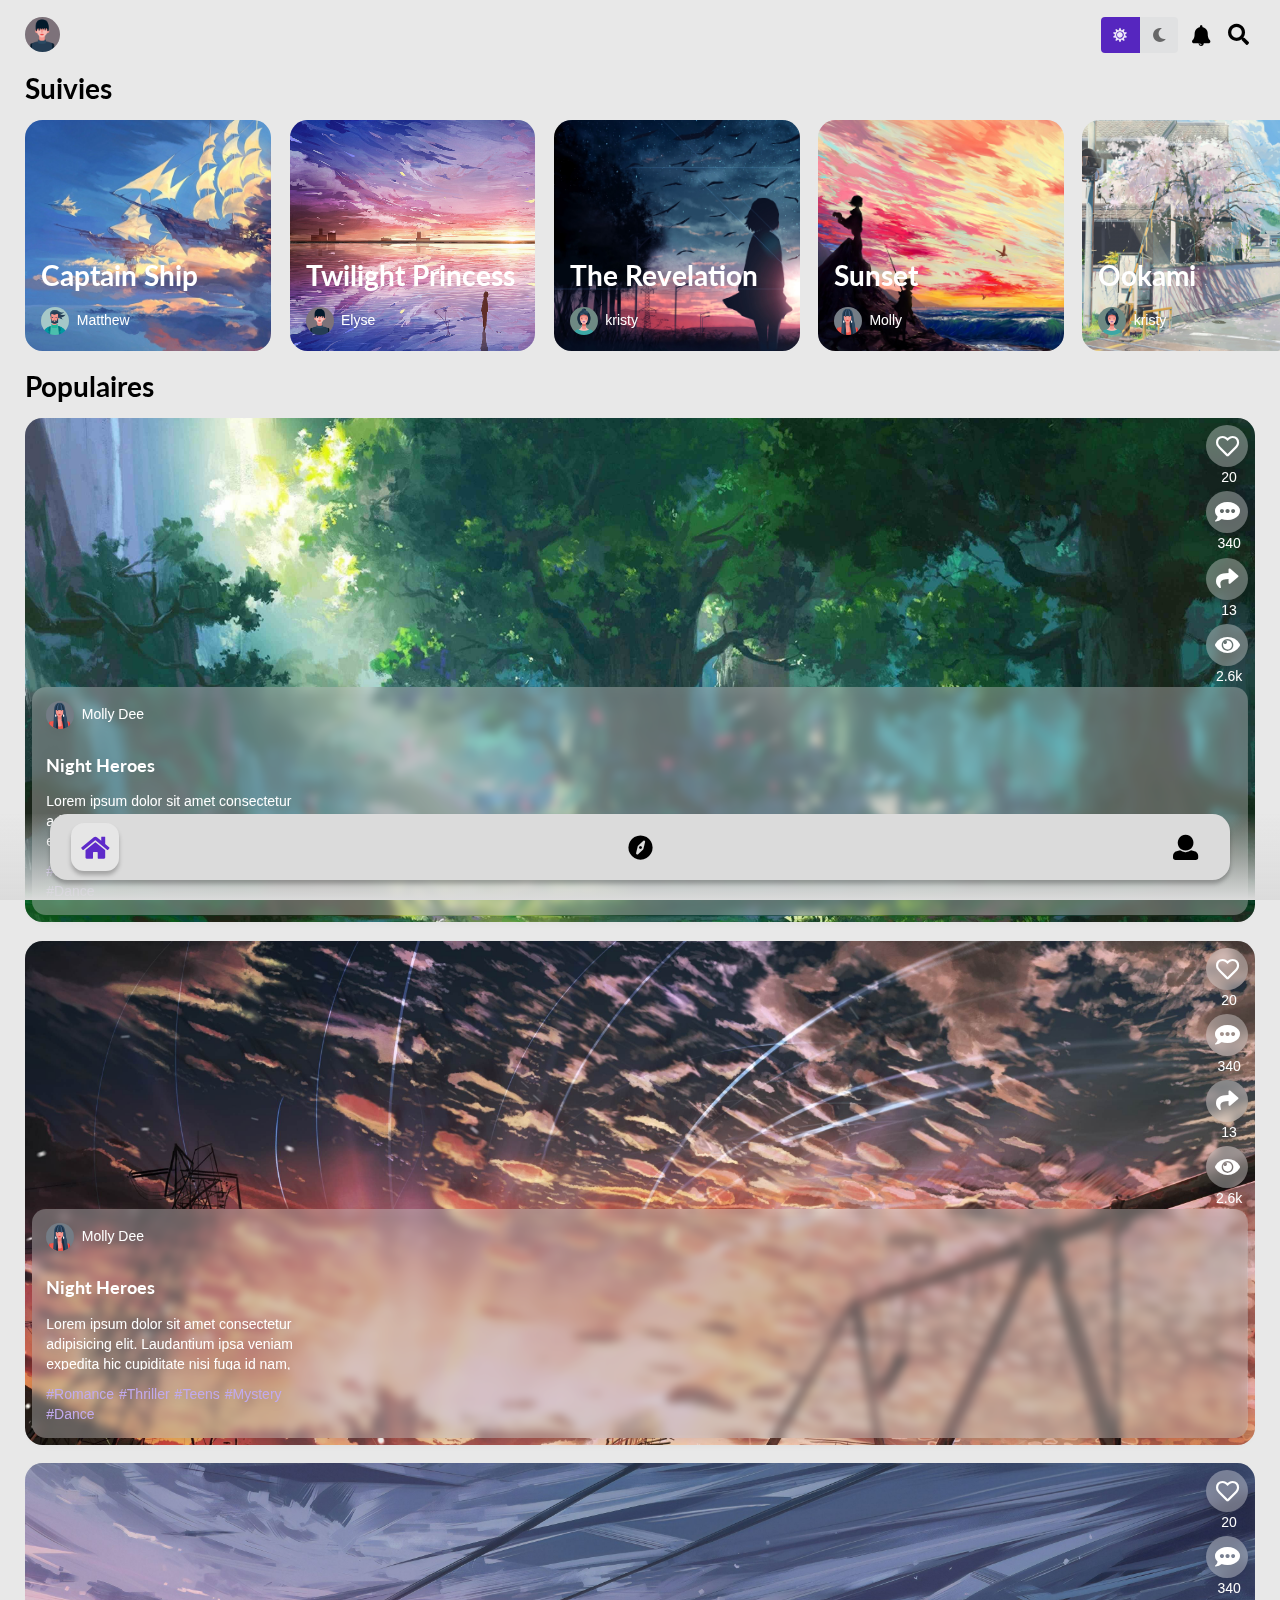
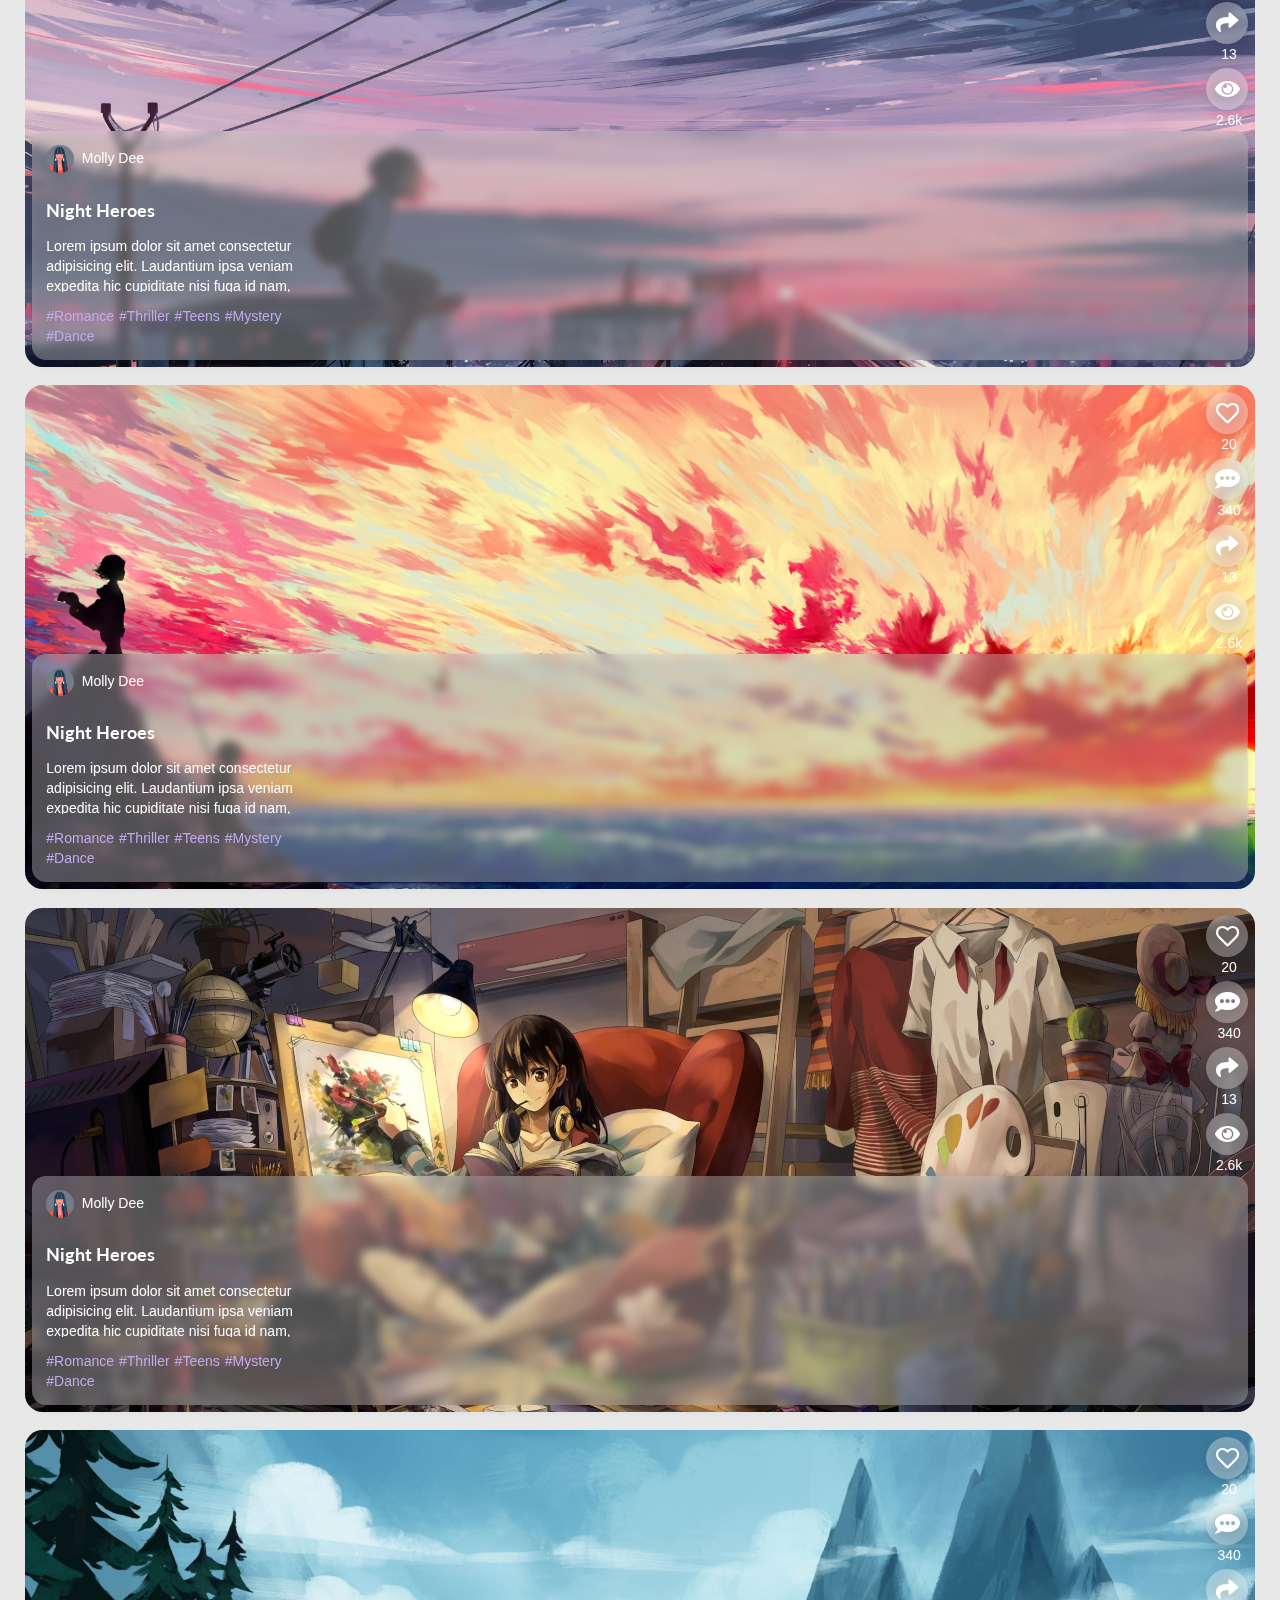
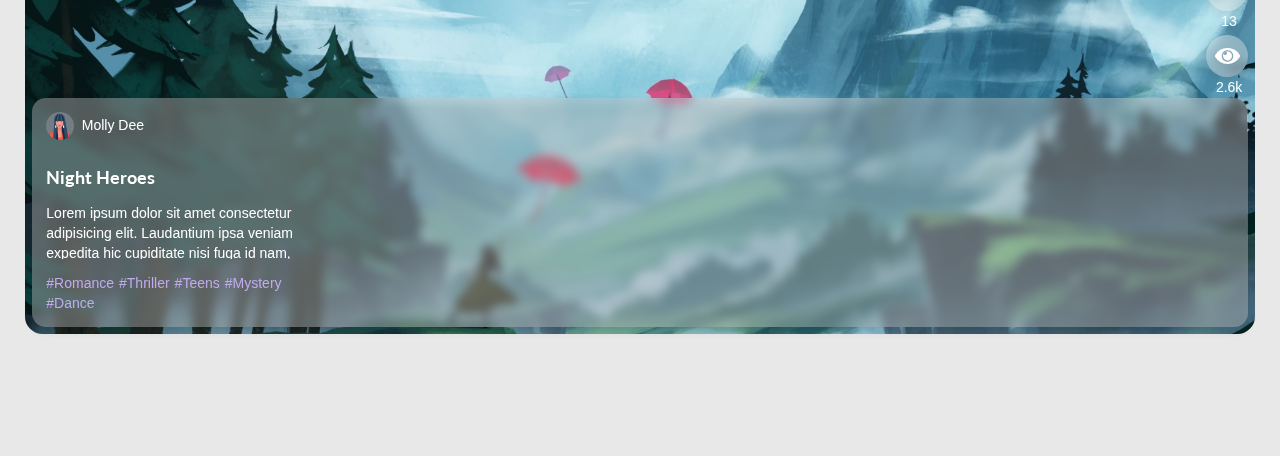
==== v1.0/index.html @ 6ad9dd52 "first commit" ====
<!DOCTYPE html>
<html lang="en">
<head>
    <meta charset="UTF-8">
    <meta name="viewport" content="width=device-width, height=device-height, initial-scale=1.0, minimum-scale=1, maximum-scale=1">
    <title>Book Reader</title>

    <!-- Local Styles CSS -->
    <link rel="stylesheet" href="css/main.css">
    <link rel="stylesheet" href="css/theme.css">
    <link rel="stylesheet" href="css/home.css">
    <link rel="stylesheet" href="css/explore.css">
    <link rel="stylesheet" href="css/profile.css">

    <!-- Semantic UI -->
    <script src="res/semantic-ui/jquery@3.4.1.js"></script>
    <script src="res/semantic-ui/semantic.min.js"></script>
    <link rel="stylesheet" href="res/semantic-ui/semantic.min.css">

    <!-- Add to homescreen for Chrome on Android -->
    <meta name="mobile-web-app-capable" content="yes">
    <!-- <link rel="icon" sizes="192x192" href="assets/OC-favicon-zoom.png"> -->

    <!-- Add to homescreen for Safari on iOS -->
    <meta name="apple-mobile-web-app-capable" content="yes">
    <meta name="apple-mobile-web-app-status-bar-style" content="black">
    <meta name="apple-mobile-web-app-title" content="Book Reader">
    <!-- <link rel="apple-touch-icon-precomposed" href="assets/OC-favicon-zoom.png"> -->

    <!-- Tile icon for Win8 (144x144 + tile color) -->
    <!-- <meta name="msapplication-TileImage" content="assets/OC-icon-transparent-notext-zoom.png"> -->
    <meta name="msapplication-TileColor" content="#000000">
    <!-- <link rel="shortcut icon" href="assets/OC-icon-transparent-notext-zoom.png"> -->
</head>

<body class="">
    <main id="app">
        <header id="topbar">
            <div class="current-user">
                <img class="ui avatar image mini" src="assets/avatar/large/elyse.png" />
            </div>

            <div class="tools">
                <div class="tool-theme">
                    <div class="ui icon buttons">
                        <button class="ui violet button active" id="toggle-lightmode">
                          <i class="sun icon"></i>
                        </button>
                        <button class="ui button" id="toggle-darkmode">
                          <i class="moon icon"></i>
                        </button>
                    </div>
                </div>

                <div class="tool-notif">
                    <i class="bell icon large"></i>
                </div>

                <div class="tool-search">
                    <input type="text" placeholder="Rechercher...">
                    <i class="search icon large" id="toggle-search-bar" style="cursor: pointer;"></i>
                </div>
            </div>
        </header>

        <div class="page" id="home_page" hidden>
            <section class="follow">
                <h1 class="follow-title">Suivies</h1>
                <div class="book-list">
                    <div class="book">
                        <div class="info">
                            <h1 class="book-title">Captain Ship</h1>
                            <div class="user">
                                <img class="ui avatar image" src="assets/avatar/large/matthew.png" alt="">
                                <span>Matthew</span>
                            </div>
                        </div>
                    </div>
                    <div class="book">
                        <div class="info">
                            <h1 class="book-title">Twilight Princess</h1>
                            <div class="user">
                                <img class="ui avatar image" src="assets/avatar/large/elyse.png" alt="">
                                <span>Elyse</span>
                            </div>
                        </div>
                    </div>
                    <div class="book">
                        <div class="info">
                            <h1 class="book-title">The Revelation</h1>
                            <div class="user">
                                <img class="ui avatar image" src="assets/avatar/large/kristy.png" alt="">
                                <span>kristy</span>
                            </div>
                        </div>
                    </div>
                    <div class="book">
                        <div class="info">
                            <h1 class="book-title">Sunset</h1>
                            <div class="user">
                                <img class="ui avatar image" src="assets/avatar/large/molly.png" alt="">
                                <span>Molly</span>
                            </div>
                        </div>
                    </div>
                    <div class="book">
                        <div class="info">
                            <h1 class="book-title">Ookami</h1>
                            <div class="user">
                                <img class="ui avatar image" src="assets/avatar/large/kristy.png" alt="">
                                <span>kristy</span>
                            </div>
                        </div>
                    </div>
                    <div class="book">
                        <div class="info">
                            <h1 class="book-title">The Cameras</h1>
                            <div class="user">
                                <img class="ui avatar image" src="assets/avatar/large/matthew.png" alt="">
                                <span>Matthew</span>
                            </div>
                        </div>
                    </div>
                </div>
            </section>

            <section class="popular">
                <h1 class="popular-title">Populaires</h1>
                <div class="book-list">
                    <div class="book">
                        <aside class="book-infos">
                            <div class="book-author">
                                <img class="ui avatar image" src="assets/avatar/large/molly.png" alt="">
                                <span class="name">Molly Dee</span>
                            </div>
                            <h3 class="book-title">Night Heroes</h3>
                            <p class="book-about">Lorem ipsum dolor sit amet consectetur adipisicing elit. Laudantium ipsa veniam expedita hic cupiditate nisi fuga id nam, ratione, recusandae quidem consequatur perferendis? Saepe tempora exercitationem reprehenderit cupiditate ea voluptas.</p>
                            <ul class="book-tags">
                                <li class="tag">#Romance</li>
                                <li class="tag">#Thriller</li>
                                <li class="tag">#Teens</li>
                                <li class="tag">#Mystery</li>
                                <li class="tag">#Dance</li>
                            </ul>
                        </aside>

                        <aside class="book-activity">
                            <span class="like">
                                <i class="heart outline icon"></i>
                                <label>20</label>
                            </span>
                            <span class="comment">
                                <i class="comment alternate icon"></i>
                                <label>340</label>
                            </span>
                            <span class="share">
                                <i class="share icon"></i>
                                <label>13</label>
                            </span>
                            <span class="read">
                                <i class="eye icon"></i>
                                <label>2.6k</label>
                            </span>
                        </aside>
                    </div>
                    <div class="book">
                        <aside class="book-infos">
                            <div class="book-author">
                                <img class="ui avatar image" src="assets/avatar/large/molly.png" alt="">
                                <span class="name">Molly Dee</span>
                            </div>
                            <h3 class="book-title">Night Heroes</h3>
                            <p class="book-about">Lorem ipsum dolor sit amet consectetur adipisicing elit. Laudantium ipsa veniam expedita hic cupiditate nisi fuga id nam, ratione, recusandae quidem consequatur perferendis? Saepe tempora exercitationem reprehenderit cupiditate ea voluptas.</p>
                            <ul class="book-tags">
                                <li class="tag">#Romance</li>
                                <li class="tag">#Thriller</li>
                                <li class="tag">#Teens</li>
                                <li class="tag">#Mystery</li>
                                <li class="tag">#Dance</li>
                            </ul>
                        </aside>

                        <aside class="book-activity">
                            <span class="like">
                                <i class="heart outline icon"></i>
                                <label>20</label>
                            </span>
                            <span class="comment">
                                <i class="comment alternate icon"></i>
                                <label>340</label>
                            </span>
                            <span class="share">
                                <i class="share icon"></i>
                                <label>13</label>
                            </span>
                            <span class="read">
                                <i class="eye icon"></i>
                                <label>2.6k</label>
                            </span>
                        </aside>
                    </div>
                    <div class="book">
                        <aside class="book-infos">
                            <div class="book-author">
                                <img class="ui avatar image" src="assets/avatar/large/molly.png" alt="">
                                <span class="name">Molly Dee</span>
                            </div>
                            <h3 class="book-title">Night Heroes</h3>
                            <p class="book-about">Lorem ipsum dolor sit amet consectetur adipisicing elit. Laudantium ipsa veniam expedita hic cupiditate nisi fuga id nam, ratione, recusandae quidem consequatur perferendis? Saepe tempora exercitationem reprehenderit cupiditate ea voluptas.</p>
                            <ul class="book-tags">
                                <li class="tag">#Romance</li>
                                <li class="tag">#Thriller</li>
                                <li class="tag">#Teens</li>
                                <li class="tag">#Mystery</li>
                                <li class="tag">#Dance</li>
                            </ul>
                        </aside>

                        <aside class="book-activity">
                            <span class="like">
                                <i class="heart outline icon"></i>
                                <label>20</label>
                            </span>
                            <span class="comment">
                                <i class="comment alternate icon"></i>
                                <label>340</label>
                            </span>
                            <span class="share">
                                <i class="share icon"></i>
                                <label>13</label>
                            </span>
                            <span class="read">
                                <i class="eye icon"></i>
                                <label>2.6k</label>
                            </span>
                        </aside>
                    </div>
                    <div class="book">
                        <aside class="book-infos">
                            <div class="book-author">
                                <img class="ui avatar image" src="assets/avatar/large/molly.png" alt="">
                                <span class="name">Molly Dee</span>
                            </div>
                            <h3 class="book-title">Night Heroes</h3>
                            <p class="book-about">Lorem ipsum dolor sit amet consectetur adipisicing elit. Laudantium ipsa veniam expedita hic cupiditate nisi fuga id nam, ratione, recusandae quidem consequatur perferendis? Saepe tempora exercitationem reprehenderit cupiditate ea voluptas.</p>
                            <ul class="book-tags">
                                <li class="tag">#Romance</li>
                                <li class="tag">#Thriller</li>
                                <li class="tag">#Teens</li>
                                <li class="tag">#Mystery</li>
                                <li class="tag">#Dance</li>
                            </ul>
                        </aside>

                        <aside class="book-activity">
                            <span class="like">
                                <i class="heart outline icon"></i>
                                <label>20</label>
                            </span>
                            <span class="comment">
                                <i class="comment alternate icon"></i>
                                <label>340</label>
                            </span>
                            <span class="share">
                                <i class="share icon"></i>
                                <label>13</label>
                            </span>
                            <span class="read">
                                <i class="eye icon"></i>
                                <label>2.6k</label>
                            </span>
                        </aside>
                    </div>
                    <div class="book">
                        <aside class="book-infos">
                            <div class="book-author">
                                <img class="ui avatar image" src="assets/avatar/large/molly.png" alt="">
                                <span class="name">Molly Dee</span>
                            </div>
                            <h3 class="book-title">Night Heroes</h3>
                            <p class="book-about">Lorem ipsum dolor sit amet consectetur adipisicing elit. Laudantium ipsa veniam expedita hic cupiditate nisi fuga id nam, ratione, recusandae quidem consequatur perferendis? Saepe tempora exercitationem reprehenderit cupiditate ea voluptas.</p>
                            <ul class="book-tags">
                                <li class="tag">#Romance</li>
                                <li class="tag">#Thriller</li>
                                <li class="tag">#Teens</li>
                                <li class="tag">#Mystery</li>
                                <li class="tag">#Dance</li>
                            </ul>
                        </aside>

                        <aside class="book-activity">
                            <span class="like">
                                <i class="heart outline icon"></i>
                                <label>20</label>
                            </span>
                            <span class="comment">
                                <i class="comment alternate icon"></i>
                                <label>340</label>
                            </span>
                            <span class="share">
                                <i class="share icon"></i>
                                <label>13</label>
                            </span>
                            <span class="read">
                                <i class="eye icon"></i>
                                <label>2.6k</label>
                            </span>
                        </aside>
                    </div>
                    <div class="book">
                        <aside class="book-infos">
                            <div class="book-author">
                                <img class="ui avatar image" src="assets/avatar/large/molly.png" alt="">
                                <span class="name">Molly Dee</span>
                            </div>
                            <h3 class="book-title">Night Heroes</h3>
                            <p class="book-about">Lorem ipsum dolor sit amet consectetur adipisicing elit. Laudantium ipsa veniam expedita hic cupiditate nisi fuga id nam, ratione, recusandae quidem consequatur perferendis? Saepe tempora exercitationem reprehenderit cupiditate ea voluptas.</p>
                            <ul class="book-tags">
                                <li class="tag">#Romance</li>
                                <li class="tag">#Thriller</li>
                                <li class="tag">#Teens</li>
                                <li class="tag">#Mystery</li>
                                <li class="tag">#Dance</li>
                            </ul>
                        </aside>

                        <aside class="book-activity">
                            <span class="like">
                                <i class="heart outline icon"></i>
                                <label>20</label>
                            </span>
                            <span class="comment">
                                <i class="comment alternate icon"></i>
                                <label>340</label>
                            </span>
                            <span class="share">
                                <i class="share icon"></i>
                                <label>13</label>
                            </span>
                            <span class="read">
                                <i class="eye icon"></i>
                                <label>2.6k</label>
                            </span>
                        </aside>
                    </div>
                </div>
            </section>
        </div>

        <div class="page" id="explore_page" hidden>
            <h1 class="explore-title">Explorer</h1>
            <div class="buttons">
                <button class="ui violet button categorie">Catégories</button>
                <div class="filter"><i class="sliders horizontal icon"></i></div>
            </div>

            <div class="book-list">
                <div class="book">
                    <div class="book-cover"></div>
                    <h3 class="book-title">Singer Of The Flowers pink</h3>
                </div>
                <div class="book">
                    <div class="book-cover"></div>
                    <h3 class="book-title">Beautiful Sky</h3>
                </div>
                <div class="book">
                    <div class="book-cover"></div>
                    <h3 class="book-title">Girls</h3>
                </div>
                <div class="book">
                    <div class="book-cover"></div>
                    <h3 class="book-title">Montains</h3>
                </div>
                <div class="book">
                    <div class="book-cover"></div>
                    <h3 class="book-title">Blue Tree</h3>
                </div>
                <div class="book">
                    <div class="book-cover"></div>
                    <h3 class="book-title">Drown</h3>
                </div>
                <div class="book">
                    <div class="book-cover"></div>
                    <h3 class="book-title">Cityline</h3>
                </div>
                <div class="book">
                    <div class="book-cover"></div>
                    <h3 class="book-title">Herbivor</h3>
                </div>
                <div class="book">
                    <div class="book-cover"></div>
                    <h3 class="book-title">Flower's Charms</h3>
                </div>
                <div class="book">
                    <div class="book-cover"></div>
                    <h3 class="book-title">Girls vol.2</h3>
                </div>
                <div class="book">
                    <div class="book-cover"></div>
                    <h3 class="book-title">Me, You and The Sea</h3>
                </div>
                <div class="book">
                    <div class="book-cover"></div>
                    <h3 class="book-title">B. Hope</h3>
                </div>
            </div>
        </div>

        <div class="page" id="profile_page" hidden>
            <div class="profile-photo">
                <div class="functions">
                    <button class="ui circular basic button icon"><i class="edit icon"></i></button>
                    <button class="ui circular basic button icon"><i class="logout icon"></i></button>
                </div>
                <div class="profile-activity">
                    <div class="followers">
                        <span class="value">23</span>
                        <label>Abonnés</label>
                    </div>
                    <div class="following">
                        <span class="value">456</span>
                        <label>Abonnements</label>
                    </div>
                    <div class="books-number">
                        <span class="value">6</span>
                        <label>livre(s)</label>
                    </div>
                </div>
            </div>
            
            <div class="profile-others">
                <div class="identification">
                    <div class="text">
                        <span class="name">Eli Monade</span>
                        <span class="mail">elimonade@gmail.com</span>
                    </div>
                    <div class="ui vertical animated basic circular button" tabindex="0">
                        <div class="hidden content">Suivi</div>
                        <div class="visible content">Suivre</div>
                    </div>
                </div>

                <div class="about">
                    <label>A propos</label>
                    <p>Lorem ipsum dolor sit amet consectetur adipisicing elit. Sunt earum esse, eius ex similique odit impedit blanditiis atque, alias enim dolores iure veritatis ducimus magni at deserunt saepe ad est.</p>
                </div>

                <div class="my-books">
                    <label>Mes Oeuvres (6)</label>
                    <div class="list">
                        <div class="book">
                            <div class="book-cover"></div>
                            <h3 class="book-title">Singer Of The Flowers pink</h3>
                        </div>
                        <div class="book">
                            <div class="book-cover"></div>
                            <h3 class="book-title">Beautiful Sky</h3>
                        </div>
                        <div class="book">
                            <div class="book-cover"></div>
                            <h3 class="book-title">Beautiful Sky</h3>
                        </div>
                        <div class="book">
                            <div class="book-cover"></div>
                            <h3 class="book-title">Girls</h3>
                        </div>
                        <div class="book">
                            <div class="book-cover"></div>
                            <h3 class="book-title">Montains</h3>
                        </div>
                        <div class="book">
                            <div class="book-cover"></div>
                            <h3 class="book-title">Blue Tree</h3>
                        </div>

                        <div class="add">
                            <i class="plus icon"></i>
                        </div>
                    </div>
                </div>
            </div>
        </div>

        <!-- <div class="page" id="message_page" hidden>messages</div> -->
    </main>

    <nav id="nav">
        <ul class="menu">
            <li class="nav-menu-item" id="home"><i class="icon home"></i></li>
            <li class="nav-menu-item" id="explore"><i class="icon compass"></i></li>
            <!-- <li class="nav-menu-item" id="message"><i class="icon comments"></i></li> -->
            <li class="nav-menu-item" id="profile"><i class="icon user"></i></li>
        </ul>
    </nav>

    <script src="src/main.js"></script>
</body>
</html>
---- v1.0/css/main.css ----
* {
    margin: 0;
    padding: 0;
    
    font-family: 'Inter', sans-serif;
}

#nav {
    position: fixed;
    bottom: 0;
    width: 100vw;
    padding: 0 1.81rem 1.44rem 1.81rem;
    
    z-index: 9999;
    display: flex;
    align-items: center;
    justify-content: center;
    
    /* border: 1px dashed; */
    background-image: linear-gradient(to bottom, var(--gradient-secondColor), var(--gradient-firstColor));
}
.menu {
    display: flex;
    align-items: center;
    justify-content: space-between;

    width: 96%;
    height: 4.6875rem;
    flex-shrink: 0;
    padding: 1.5rem;

    /* styles */
    border-radius: 1.25rem;
    background: var(--navbarBackground);
    box-shadow: 0px 4px 4px 0px rgba(0, 0, 0, 0.25);
    list-style: none;
}
.menu .nav-menu-item {
    text-align: center;
    display: flex;
    align-items: center;
    justify-content: center;
    height: 3.4rem;
    width: 3.4rem;

    /* border: 1px dashed; */
    font-size: 1.8rem;
    cursor: pointer;
}
.menu .nav-menu-item.active {
    color: var(--highlight);
    border-radius: 0.9375rem;
    background: var(--navbarActiveItem);
    box-shadow: 0px 4px 4px 0px rgba(0, 0, 0, 0.25);
}
.menu .nav-menu-item i {
    position: relative;
    top: 4px;
    left: 2px;
}
.menu .nav-menu-item:nth-child(1) {
    padding-left: 0;
}



/* TOPBAR */
#topbar {
    position: sticky;
    top: 0;
    display: flex;
    justify-content: space-between;
    padding: 0 1.81rem 1.2rem 1.81rem;
    padding-top: 1.2rem;
    padding-bottom: 1.2rem;
    z-index: 9999;

    background: var(--background);
}
#topbar .tools {
    display: flex;
    align-items: center;
    justify-content: space-between;
}
#topbar .tools .tool-notif {
    margin: 0 10px 0 10px;
}
#topbar .tools .tool-search {
    display: flex;
    border-radius: 0.5rem;
}
#topbar .tools .tool-search input {
    transition: width 0.3s;
    border: none;
    outline: none;
    background: transparent;
    color: var(--foreground);
}
---- v1.0/css/theme.css ----
:root {
    --foreground: #000000;
    --background: hsl(0, 0%, 91%);
    --secondaryColor: #FFFFFF;
    --navbarBackground: hsl(0, 0%, 86%);
    --navbarActiveItem: hsl(0, 0%, 90%);
    --highlight: #5E2ACA;
    --highlight-deamed: hsl(260, 66%, 80%);
    --gradient-firstColor: hsl(0, 0%, 86%);
    --gradient-secondColor: hsla(0, 0%, 91%, 0.02);
    --profile-othersInfoColor: hsl(0, 0%, 10%);
    --profile-othersInfoColor: hsl(0, 0%, 90%);
}

::-webkit-scrollbar {
    display: none;
}

body.dark {
    --foreground: #ffffff;
    --background: hsl(0, 0%, 9%);
    --secondaryColor: #FFFFFF;
    --navbarBackground: hsl(0, 0%, 14%);
    --navbarActiveItem: hsl(0, 0%, 10%);
    --highlight: #5E2ACA;
    --highlight-deamed: hsl(260, 66%, 80%);
    --gradient-firstColor: hsl(0, 0%, 14%);
    --gradient-secondColor: hsla(0, 0%, 9%, 0.02);
    --profile-othersInfoColor: hsl(0, 0%, 90%);
    --profile-othersInfoColor: hsl(0, 0%, 10%);
}

body {
    background: var(--background) !important;
    color: var(--foreground) !important;
}
---- v1.0/css/home.css ----
#home_page .follow .follow-title {
    padding-left: 1.81rem;
}

#home_page .follow .book-list {
    display: flex;
    overflow-y: hidden;
    overflow-x: auto;
    padding: 0 0 1.2rem 1.81rem;
}

#home_page .follow .book-list .book {
    /* layout */
    width: 17.5625rem;
    height: 16.5625rem;
    flex-shrink: 0;

    display: flex;
    align-items: flex-end;
    padding: 1.15rem;
    margin-right: 1.31rem;

    border-radius: 1.25rem;
    background: url(../assets/cover/IMG_0005.JPG), lightgray 50% / cover no-repeat;
    background-size: cover;
    color: var(--secondaryColor);
}

/* TEMPoraire */
#home_page .follow .book-list .book:nth-child(2) {
    background: url(../assets/cover/IMG_0009.JPG), lightgray 50% / cover no-repeat;
    background-size: cover;
}
#home_page .follow .book-list .book:nth-child(3) {
    background: url(../assets/cover/IMG_0002.JPG), lightgray 50% / cover no-repeat;
    background-size: cover;
}
#home_page .follow .book-list .book:nth-child(4) {
    background: url(../assets/cover/IMG_0012.JPG), lightgray 50% / cover no-repeat;
    background-size: cover;
}
#home_page .follow .book-list .book:nth-child(5) {
    background: url(../assets/cover/IMG_0010.JPG), lightgray 50% / cover no-repeat;
    background-size: cover;
}
#home_page .follow .book-list .book:nth-child(6) {
    background: url(../assets/cover/IMG_0007.JPG), lightgray 50% / cover no-repeat;
    background-size: cover;
}

/* TEMPoraire */
#home_page .popular .book-list .book:nth-child(1) {
    background: url(../assets/cover/IMG_0018.JPG), lightgray 50% / cover no-repeat;
    background-size: cover;
}
#home_page .popular .book-list .book:nth-child(2) {
    background: url(../assets/cover/IMG_0011.JPG), lightgray 50% / cover no-repeat;
    background-size: cover;
}
#home_page .popular .book-list .book:nth-child(3) {
    background: url(../assets/cover/IMG_0003.JPG), lightgray 50% / cover no-repeat;
    background-size: cover;
}
#home_page .popular .book-list .book:nth-child(4) {
    background: url(../assets/cover/IMG_0012.JPG), lightgray 50% / cover no-repeat;
    background-size: cover;
}
#home_page .popular .book-list .book:nth-child(5) {
    background: url(../assets/cover/IMG_0024.JPG), lightgray 50% / cover no-repeat;
    background-size: cover;
}
#home_page .popular .book-list .book:nth-child(6) {
    background: url(../assets/cover/IMG_0006.JPG), lightgray 50% / cover no-repeat;
    background-size: cover;
}


#home_page .popular .popular-title {
    padding-left: 1.81rem;
}

#home_page .popular .book-list {
    display: flex;
    flex-direction: column;
    overflow-y: hidden;
    overflow-x: auto;
    padding: 0 1.81rem 7.44rem 1.81rem;
}

#home_page .popular .book-list .book {
    /* layout */
    width: 100%;
    height: 504px;
    flex-shrink: 0;

    display: flex;
    align-items: flex-end;
    padding: 0.5rem;
    margin-bottom: 1.31rem;

    /* style */
    border-radius: 1.25rem;
    color: var(--secondaryColor);
}

#home_page .popular .book-list .book .book-infos {
    padding: 1rem;
    width: 100%;
    
    border-radius: 1rem;
    background: rgba(197, 197, 197, 0.40);
    backdrop-filter: blur(5px);
    -webkit-backdrop-filter: blur(5px);
    filter: drop-shadow(0px 4px 4px rgba(0, 0, 0, 0.25));
}

#home_page .popular .book-list .book .book-tags {
    display: flex;
    flex-wrap: wrap;
    list-style: none;
    width: 20rem;
}
#home_page .popular .book-list .book .book-tags .tag {
    margin-right: 5px;
    color: var(--highlight-deamed);
}

#home_page .popular .book-list .book .book-about {
    overflow: hidden;
    height: 4rem;
    width: 20rem;
}

#home_page .popular .book-list .book .book-activity {
    opacity: 1;
    position: absolute;
    right: 2.01rem;
    
    display: flex;
    flex-direction: column;
    align-self: flex-start;
}
#home_page .popular .book-list .book .book-activity span {
    display: flex;
    flex-direction: column;
    align-items: center;
    justify-content: flex-end;
    margin-bottom: 0.3rem;
}
#home_page .popular .book-list .book .book-activity span i {
    display: flex;
    align-items: center;
    justify-content: center;
    font-size: 1.6rem;
    padding: 1.5rem;

    border-radius: 50%;
    background: #FFFFFF55;
    backdrop-filter: blur(5px);
    -webkit-backdrop-filter: blur(5px);
    filter: drop-shadow(0px 4px 4px rgba(0, 0, 0, 0.25));
}
---- v1.0/css/explore.css ----
#app #explore_page {
    padding: 1.81rem;
    padding-top: 0;
}

#app #explore_page .buttons {
    display: flex;
    justify-content: space-between;
    align-items: center;
    margin-bottom: 2.12rem;
}
#app #explore_page .buttons .categorie {
    border-radius: 0.43rem;
    box-shadow: 0px 4px 4px 0px rgba(0, 0, 0, 0.25);
}
#app #explore_page .buttons .filter {
    font-size: 1.8rem;
}

#app #explore_page .book-list {
    display: grid;
    grid-template-columns: repeat(3, 100px);
    justify-content: center;
    gap: 0.94rem;
    padding-bottom: 6rem;
}

#app #explore_page .book-list .book {
    display: flex;
    flex-direction: column;
    align-items: center;
    width: 100px;
    height: 202px;

    /* border: 1px dashed; */
}
#app #explore_page .book-list .book .book-cover {
    width: 100%;
    height: 140px;
    flex-shrink: 0;

    border-radius: 0.625rem;
}

#app #explore_page .book-list .book:nth-child(1) .book-cover {
    background: url(../assets/cover/IMG_0016.JPG) no-repeat;
    background-size: cover;
    background-position: 0%;
}
#app #explore_page .book-list .book:nth-child(2) .book-cover {
    background: url(../assets/cover/IMG_0020.JPG) no-repeat;
    background-size: cover;
    background-position: 0%;
}
#app #explore_page .book-list .book:nth-child(3) .book-cover {
    background: url(../assets/cover/IMG_0002.JPG) no-repeat;
    background-size: cover;
    background-position: 0%;
}
#app #explore_page .book-list .book:nth-child(4) .book-cover {
    background: url(../assets/cover/IMG_0008.JPG) no-repeat;
    background-size: cover;
    background-position: 0%;
}
#app #explore_page .book-list .book:nth-child(5) .book-cover {
    background: url(../assets/cover/IMG_0022.JPG) no-repeat;
    background-size: cover;
    background-position: 0%;
}
#app #explore_page .book-list .book:nth-child(6) .book-cover {
    background: url(../assets/cover/IMG_0019.JPG) no-repeat;
    background-size: cover;
    background-position: 0%;
}
#app #explore_page .book-list .book:nth-child(7) .book-cover {
    background: url(../assets/cover/IMG_0017.JPG) no-repeat;
    background-size: cover;
    background-position: 0%;
}
#app #explore_page .book-list .book:nth-child(8) .book-cover {
    background: url(../assets/cover/IMG_0006.JPG) no-repeat;
    background-size: cover;
    background-position: 0%;
}
#app #explore_page .book-list .book:nth-child(9) .book-cover {
    background: url(../assets/cover/IMG_0029.JPG) no-repeat;
    background-size: cover;
    background-position: 0%;
}
#app #explore_page .book-list .book:nth-child(10) .book-cover {
    background: url(../assets/cover/IMG_0013.JPG) no-repeat;
    background-size: cover;
    background-position: 0%;
}
#app #explore_page .book-list .book:nth-child(11) .book-cover {
    background: url(../assets/cover/IMG_0009.JPG) no-repeat;
    background-size: cover;
    background-position: 0%;
}
#app #explore_page .book-list .book:nth-child(12) .book-cover {
    background: url(../assets/cover/IMG_0014.JPG) no-repeat;
    background-size: cover;
    background-position: 0%;
}

#app #explore_page .book-list .book .book-title {
    height: 3.2rem;
    overflow: hidden;
    padding: 0;
    margin: 0;
    margin-top: 0.2rem;

    text-align: center;
    font-weight: 500;
}
---- v1.0/css/profile.css ----
#profile_page {
    display: flex;
    flex-direction: column;
}

#profile_page .profile-photo {
    position: fixed;
    top: 0;
    display: flex;
    flex-direction: column;
    justify-content: space-between;
    align-items: center;
    width: 100vw;
    height: 60vh;
    z-index: 1;

    border-radius: 0 0 2rem 2rem;
    background: url(../assets/avatar/large/elyse.png) no-repeat;
    background-size: cover;
    background-position: 0%;
}

#profile_page .functions .button {
    background: transparent !important;
    color: #FFFFFF !important;
    border: 1px solid #FFFFFF !important;
    margin: 1.44rem;
}

#profile_page .profile-activity {
    display: flex;
    justify-content: space-between;
    width: 100%;
    padding: 1.81rem;
    /* transform: translateY(-4.5rem); */
}

#profile_page .profile-activity div {
    display: flex;
    flex-direction: column;
    align-items: center;
}

#profile_page .profile-activity .value {
    font-size: 1.7rem;
    font-weight: 600;
    color: #FFFFFF;
}
#profile_page .profile-activity label {
    text-transform: capitalize;
    margin-top: 0.3rem;

    color: hsl(0, 0%, 60%);
}

#profile_page .profile-others {
    position: absolute;
    bottom: 0;
    width: 100vw;
    height: 40%;
    z-index: 2;
    /* padding: 1.81rem; */

    border-radius: 2rem 2rem 0 0;
    background: var(--profile-othersInfoColor);

}

#profile_page .profile-others .identification {
    display: flex;
    justify-content: space-between;
    align-items: center;
    margin-bottom: 1.2rem;
    padding: 1.81rem;
    padding-bottom: 0;
}

#profile_page .profile-others .identification .text {
    display: flex;
    flex-direction: column;
    line-height: 1.6rem;
}

#profile_page .profile-others .identification .text .name {
    font-size: 1.2rem;
    font-weight: 600;
}
#profile_page .profile-others .identification .text .mail {
    color: hsl(0, 0%, 50%);
}

#profile_page .profile-others .identification .button {
    /* display: none; */
    background-color: transparent !important;
    color: var(--foreground) !important;
    border: 1px solid var(--foreground) !important;
}

#profile_page .profile-others .about {
    padding: 1.81rem;
    padding-bottom: 0;
    padding-top: 0;
    /* margin-bottom: 1.2rem; */
}

#profile_page .profile-others .about label,
#profile_page .profile-others .my-books label {
    font-size: 1.1rem;
    font-weight: 600;
    line-height: 2rem;
}
#profile_page .profile-others .about p {
    font-size: .87rem;
    font-weight: 200;
}

#profile_page .profile-others .my-books {
    background: var(--profile-othersInfoColor);

    padding: 1.81rem;
    padding-bottom: 0;
    padding-top: 1.2rem;
    width: 100%;
}

#profile_page .profile-others .my-books .list {
    display: grid;
    grid-template-columns: repeat(3, 100px);
    justify-content: center;
    gap: 0.94rem;
    padding-bottom: 7rem;
    margin-top: .37rem;
}
#profile_page .profile-others .my-books .list .book {
    display: flex;
    flex-direction: column;
    align-items: center;
    width: 100px;
    height: 202px;

    /* border: 1px dashed; */
}
#profile_page .profile-others .my-books .list .book .book-cover, 
#profile_page .profile-others .my-books .list .add {
    width: 100%;
    height: 140px;
    flex-shrink: 0;

    border-radius: 0.625rem;
}

#profile_page .profile-others .my-books .list .book:nth-child(1) .book-cover {
    background: url(../assets/cover/IMG_0016.JPG) no-repeat;
    background-size: cover;
    background-position: 0%;
}
#profile_page .profile-others .my-books .list .book:nth-child(2) .book-cover {
    background: url(../assets/cover/IMG_0020.JPG) no-repeat;
    background-size: cover;
    background-position: 0%;
}
#profile_page .profile-others .my-books .list .book:nth-child(3) .book-cover {
    background: url(../assets/cover/IMG_0002.JPG) no-repeat;
    background-size: cover;
    background-position: 0%;
}
#profile_page .profile-others .my-books .list .book:nth-child(4) .book-cover {
    background: url(../assets/cover/IMG_0008.JPG) no-repeat;
    background-size: cover;
    background-position: 0%;
}
#profile_page .profile-others .my-books .list .book:nth-child(5) .book-cover {
    background: url(../assets/cover/IMG_0022.JPG) no-repeat;
    background-size: cover;
    background-position: 0%;
}
#profile_page .profile-others .my-books .list .book:nth-child(6) .book-cover {
    background: url(../assets/cover/IMG_0019.JPG) no-repeat;
    background-size: cover;
    background-position: 0%;
}
#profile_page .profile-others .my-books .list .book:nth-child(7) .book-cover {
    background: url(../assets/cover/IMG_0017.JPG) no-repeat;
    background-size: cover;
    background-position: 0%;
}
#profile_page .profile-others .my-books .list .book:nth-child(8) .book-cover {
    background: url(../assets/cover/IMG_0006.JPG) no-repeat;
    background-size: cover;
    background-position: 0%;
}
#profile_page .profile-others .my-books .list .book:nth-child(9) .book-cover {
    background: url(../assets/cover/IMG_0029.JPG) no-repeat;
    background-size: cover;
    background-position: 0%;
}
#profile_page .profile-others .my-books .list .book:nth-child(10) .book-cover {
    background: url(../assets/cover/IMG_0013.JPG) no-repeat;
    background-size: cover;
    background-position: 0%;
}
#profile_page .profile-others .my-books .list .book:nth-child(11) .book-cover {
    background: url(../assets/cover/IMG_0009.JPG) no-repeat;
    background-size: cover;
    background-position: 0%;
}
#profile_page .profile-others .my-books .list .book:nth-child(12) .book-cover {
    background: url(../assets/cover/IMG_0014.JPG) no-repeat;
    background-size: cover;
    background-position: 0%;
}


#profile_page .profile-others .my-books .list .book .book-title {
    height: 3.2rem;
    overflow: hidden;
    padding: 0;
    margin: 0;
    margin-top: 0.2rem;

    text-align: center;
    font-weight: 500;
}

#profile_page .profile-others .my-books .list .add {
    display: flex;
    justify-content: center;
    align-items: center;

    font-size: 4rem;
    background: var(--navbarBackground);
}

#profile_page .profile-others .my-books .list .add i {
    display: flex;
    align-items: center;
    justify-content: center;
    color: var(--foreground);
}
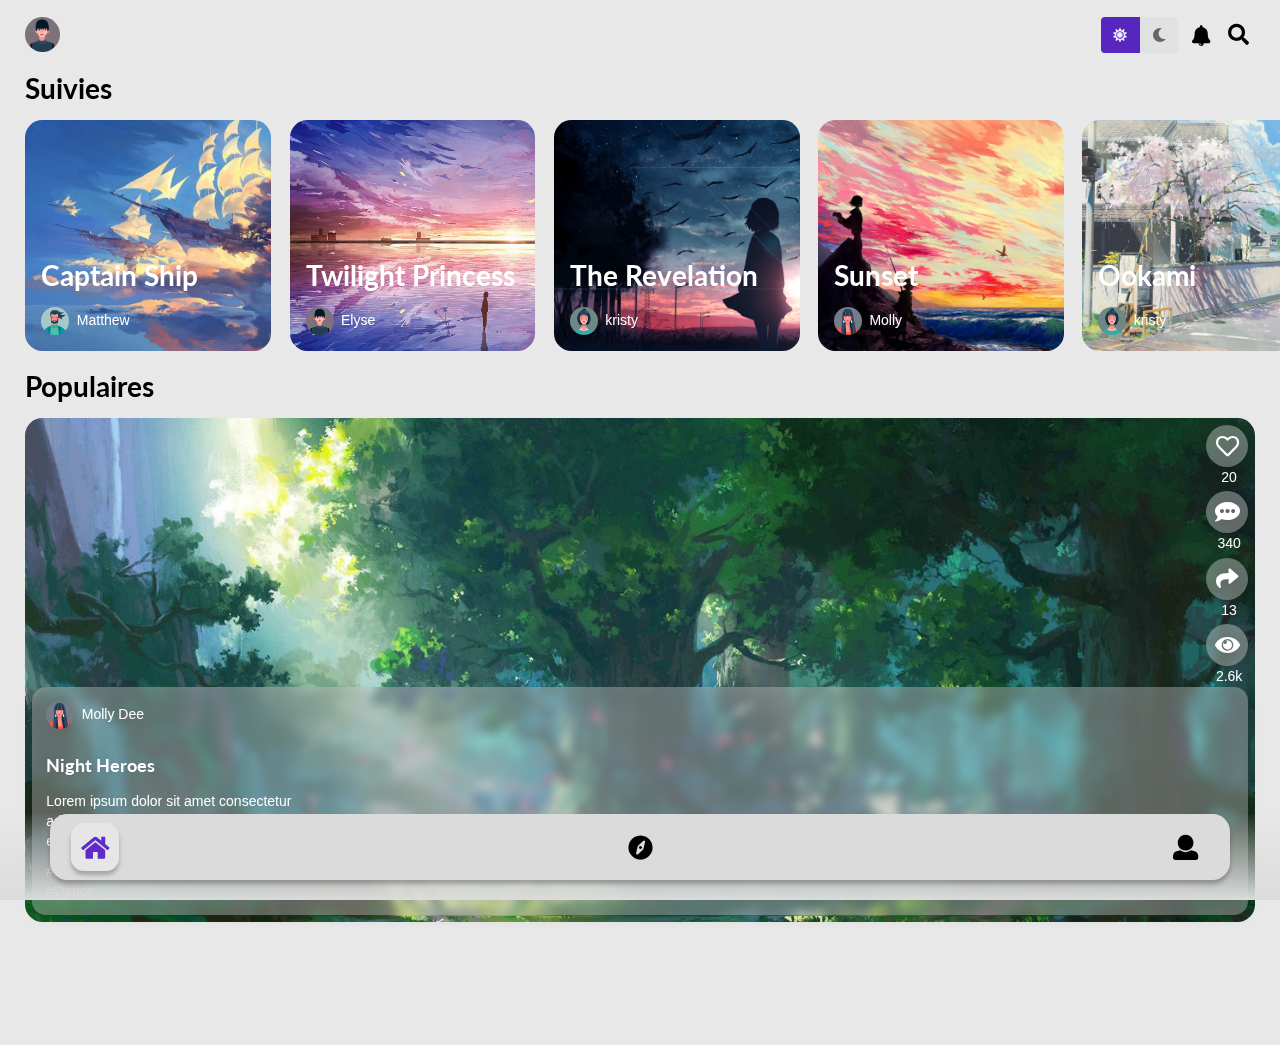
==== commit e3d1c357: "Comments" ====
--- a/v1.0/index.html
+++ b/v1.0/index.html
@@ -1,8 +1,10 @@
 <!DOCTYPE html>
 <html lang="en">
+
 <head>
     <meta charset="UTF-8">
-    <meta name="viewport" content="width=device-width, height=device-height, initial-scale=1.0, minimum-scale=1, maximum-scale=1">
+    <meta name="viewport"
+        content="width=device-width, height=device-height, initial-scale=1.0, minimum-scale=1, maximum-scale=1">
     <title>Book Reader</title>
 
     <!-- Local Styles CSS -->
@@ -34,20 +36,113 @@
 </head>
 
 <body class="">
-    <main id="app">
+    <!-- LES FENETRES MODALS -->
+    <div class="ui modal comments_modal_window" id="comments_modal_window">
+        <div class="ui minimal comments">
+            <h3 class="ui header">Commentaires <i class="close icon" id="comments_modal_window_close_button"></i></h3>
+            <div class="comment">
+                <a class="avatar">
+                    <img src="assets/avatar/large/matthew.png">
+                </a>
+                <div class="content">
+                    <a class="author">Matt</a>
+                    <div class="metadata">
+                        <span class="date">Aujourd'hui à 17h42</span>
+                    </div>
+                    <div class="text">Tellement artistique ! </div>
+                </div>
+            </div>
+            <div class="comment">
+                <a class="avatar">
+                    <img src="assets/avatar/photo/IMG_2631.JPG">
+                </a>
+                <div class="content">
+                    <a class="author">Elliot Fu</a>
+                    <div class="metadata">
+                        <span class="date">Hier à 12h30</span>
+                    </div>
+                    <div class="text">
+                        <p>C'était très utile pour ma recherche. Merci bien !</p>
+                    </div>
+                </div>
+            </div>
+            <div class="comment">
+                <a class="avatar">
+                    <img src="assets/avatar/photo/IMG_2615.JPG">
+                </a>
+                <div class="content">
+                    <a class="author">Polina</a>
+                    <div class="metadata">
+                        <span class="date">Il y a 7 jours</span>
+                    </div>
+                    <div class="text">C'est super ! Incroyable livre bravo c'est fantastique</div>
+                </div>
+            </div>
+            <div class="comment">
+                <a class="avatar">
+                    <img src="assets/avatar/photo/IMG_2636.JPG">
+                </a>
+                <div class="content">
+                    <a class="author">Eva Rosie</a>
+                    <div class="metadata">
+                        <span class="date">Il y a 5 jours</span>
+                    </div>
+                    <div class="text">joli </div>
+                </div>
+            </div>
+            <div class="comment">
+                <a class="avatar">
+                    <img src="assets/avatar/photo/IMG_2639.JPG">
+                </a>
+                <div class="content">
+                    <a class="author">Joe Henderson</a>
+                    <div class="metadata">
+                        <span class="date">Il y a 5 jours</span>
+                    </div>
+                    <div class="text">C'est super ! Merci mille fois </div>
+                </div>
+            </div>
+            <form class="ui reply form">
+                <div class="field">
+                    <textarea></textarea>
+                </div>
+                <div class="ui blue labeled submit icon button"><i class="icon edit"></i> Ajouter un commentaire </div>
+            </form>
+        </div>
+    </div>
+
+    <main class="prevent-select" id="app">
         <header id="topbar">
-            <div class="current-user">
+            <div class="ui top left pointing dropdown" id="current-user">
                 <img class="ui avatar image mini" src="assets/avatar/large/elyse.png" />
+                <div class="menu">
+                    <div class="header">Ely Monade</div>
+                    <div class="ui divider"></div>
+                    <div class="item">Voir Votre Page de Profile</div>
+                    <div class="item">Publier un Livre</div>
+                    <div class="item">Déconnexion</div>
+                    <div class="ui divider"></div>
+                    <div class="header">Vos épingles</div>
+                    <div class="ui divider"></div>
+                    <div class="ui icon search input">
+                        <i class="search icon"></i>
+                        <input type="text" placeholder="Rechercher des mots clés...">
+                    </div>
+                    <div class="scrolling menu">
+                        <div class="item"><i class="pin icon"></i> Night Shift</div>
+                        <div class="item"><i class="pin icon"></i> Princess éleanor</div>
+                    </div>
+                </div>
             </div>
 
             <div class="tools">
                 <div class="tool-theme">
                     <div class="ui icon buttons">
                         <button class="ui violet button active" id="toggle-lightmode">
-                          <i class="sun icon"></i>
+                            <i class="sun icon"></i>
                         </button>
                         <button class="ui button" id="toggle-darkmode">
-                          <i class="moon icon"></i>
+                            <i class="moon icon"></i>
                         </button>
                     </div>
                 </div>
@@ -134,7 +229,10 @@
                                 <span class="name">Molly Dee</span>
                             </div>
                             <h3 class="book-title">Night Heroes</h3>
-                            <p class="book-about">Lorem ipsum dolor sit amet consectetur adipisicing elit. Laudantium ipsa veniam expedita hic cupiditate nisi fuga id nam, ratione, recusandae quidem consequatur perferendis? Saepe tempora exercitationem reprehenderit cupiditate ea voluptas.</p>
+                            <p class="book-about">Lorem ipsum dolor sit amet consectetur adipisicing elit. Laudantium
+                                ipsa veniam expedita hic cupiditate nisi fuga id nam, ratione, recusandae quidem
+                                consequatur perferendis? Saepe tempora exercitationem reprehenderit cupiditate ea
+                                voluptas.</p>
                             <ul class="book-tags">
                                 <li class="tag">#Romance</li>
                                 <li class="tag">#Thriller</li>
@@ -149,7 +247,7 @@
                                 <i class="heart outline icon"></i>
                                 <label>20</label>
                             </span>
-                            <span class="comment">
+                            <span class="comment button">
                                 <i class="comment alternate icon"></i>
                                 <label>340</label>
                             </span>
@@ -163,186 +261,6 @@
                             </span>
                         </aside>
                     </div>
-                    <div class="book">
-                        <aside class="book-infos">
-                            <div class="book-author">
-                                <img class="ui avatar image" src="assets/avatar/large/molly.png" alt="">
-                                <span class="name">Molly Dee</span>
-                            </div>
-                            <h3 class="book-title">Night Heroes</h3>
-                            <p class="book-about">Lorem ipsum dolor sit amet consectetur adipisicing elit. Laudantium ipsa veniam expedita hic cupiditate nisi fuga id nam, ratione, recusandae quidem consequatur perferendis? Saepe tempora exercitationem reprehenderit cupiditate ea voluptas.</p>
-                            <ul class="book-tags">
-                                <li class="tag">#Romance</li>
-                                <li class="tag">#Thriller</li>
-                                <li class="tag">#Teens</li>
-                                <li class="tag">#Mystery</li>
-                                <li class="tag">#Dance</li>
-                            </ul>
-                        </aside>
-
-                        <aside class="book-activity">
-                            <span class="like">
-                                <i class="heart outline icon"></i>
-                                <label>20</label>
-                            </span>
-                            <span class="comment">
-                                <i class="comment alternate icon"></i>
-                                <label>340</label>
-                            </span>
-                            <span class="share">
-                                <i class="share icon"></i>
-                                <label>13</label>
-                            </span>
-                            <span class="read">
-                                <i class="eye icon"></i>
-                                <label>2.6k</label>
-                            </span>
-                        </aside>
-                    </div>
-                    <div class="book">
-                        <aside class="book-infos">
-                            <div class="book-author">
-                                <img class="ui avatar image" src="assets/avatar/large/molly.png" alt="">
-                                <span class="name">Molly Dee</span>
-                            </div>
-                            <h3 class="book-title">Night Heroes</h3>
-                            <p class="book-about">Lorem ipsum dolor sit amet consectetur adipisicing elit. Laudantium ipsa veniam expedita hic cupiditate nisi fuga id nam, ratione, recusandae quidem consequatur perferendis? Saepe tempora exercitationem reprehenderit cupiditate ea voluptas.</p>
-                            <ul class="book-tags">
-                                <li class="tag">#Romance</li>
-                                <li class="tag">#Thriller</li>
-                                <li class="tag">#Teens</li>
-                                <li class="tag">#Mystery</li>
-                                <li class="tag">#Dance</li>
-                            </ul>
-                        </aside>
-
-                        <aside class="book-activity">
-                            <span class="like">
-                                <i class="heart outline icon"></i>
-                                <label>20</label>
-                            </span>
-                            <span class="comment">
-                                <i class="comment alternate icon"></i>
-                                <label>340</label>
-                            </span>
-                            <span class="share">
-                                <i class="share icon"></i>
-                                <label>13</label>
-                            </span>
-                            <span class="read">
-                                <i class="eye icon"></i>
-                                <label>2.6k</label>
-                            </span>
-                        </aside>
-                    </div>
-                    <div class="book">
-                        <aside class="book-infos">
-                            <div class="book-author">
-                                <img class="ui avatar image" src="assets/avatar/large/molly.png" alt="">
-                                <span class="name">Molly Dee</span>
-                            </div>
-                            <h3 class="book-title">Night Heroes</h3>
-                            <p class="book-about">Lorem ipsum dolor sit amet consectetur adipisicing elit. Laudantium ipsa veniam expedita hic cupiditate nisi fuga id nam, ratione, recusandae quidem consequatur perferendis? Saepe tempora exercitationem reprehenderit cupiditate ea voluptas.</p>
-                            <ul class="book-tags">
-                                <li class="tag">#Romance</li>
-                                <li class="tag">#Thriller</li>
-                                <li class="tag">#Teens</li>
-                                <li class="tag">#Mystery</li>
-                                <li class="tag">#Dance</li>
-                            </ul>
-                        </aside>
-
-                        <aside class="book-activity">
-                            <span class="like">
-                                <i class="heart outline icon"></i>
-                                <label>20</label>
-                            </span>
-                            <span class="comment">
-                                <i class="comment alternate icon"></i>
-                                <label>340</label>
-                            </span>
-                            <span class="share">
-                                <i class="share icon"></i>
-                                <label>13</label>
-                            </span>
-                            <span class="read">
-                                <i class="eye icon"></i>
-                                <label>2.6k</label>
-                            </span>
-                        </aside>
-                    </div>
-                    <div class="book">
-                        <aside class="book-infos">
-                            <div class="book-author">
-                                <img class="ui avatar image" src="assets/avatar/large/molly.png" alt="">
-                                <span class="name">Molly Dee</span>
-                            </div>
-                            <h3 class="book-title">Night Heroes</h3>
-                            <p class="book-about">Lorem ipsum dolor sit amet consectetur adipisicing elit. Laudantium ipsa veniam expedita hic cupiditate nisi fuga id nam, ratione, recusandae quidem consequatur perferendis? Saepe tempora exercitationem reprehenderit cupiditate ea voluptas.</p>
-                            <ul class="book-tags">
-                                <li class="tag">#Romance</li>
-                                <li class="tag">#Thriller</li>
-                                <li class="tag">#Teens</li>
-                                <li class="tag">#Mystery</li>
-                                <li class="tag">#Dance</li>
-                            </ul>
-                        </aside>
-
-                        <aside class="book-activity">
-                            <span class="like">
-                                <i class="heart outline icon"></i>
-                                <label>20</label>
-                            </span>
-                            <span class="comment">
-                                <i class="comment alternate icon"></i>
-                                <label>340</label>
-                            </span>
-                            <span class="share">
-                                <i class="share icon"></i>
-                                <label>13</label>
-                            </span>
-                            <span class="read">
-                                <i class="eye icon"></i>
-                                <label>2.6k</label>
-                            </span>
-                        </aside>
-                    </div>
-                    <div class="book">
-                        <aside class="book-infos">
-                            <div class="book-author">
-                                <img class="ui avatar image" src="assets/avatar/large/molly.png" alt="">
-                                <span class="name">Molly Dee</span>
-                            </div>
-                            <h3 class="book-title">Night Heroes</h3>
-                            <p class="book-about">Lorem ipsum dolor sit amet consectetur adipisicing elit. Laudantium ipsa veniam expedita hic cupiditate nisi fuga id nam, ratione, recusandae quidem consequatur perferendis? Saepe tempora exercitationem reprehenderit cupiditate ea voluptas.</p>
-                            <ul class="book-tags">
-                                <li class="tag">#Romance</li>
-                                <li class="tag">#Thriller</li>
-                                <li class="tag">#Teens</li>
-                                <li class="tag">#Mystery</li>
-                                <li class="tag">#Dance</li>
-                            </ul>
-                        </aside>
-
-                        <aside class="book-activity">
-                            <span class="like">
-                                <i class="heart outline icon"></i>
-                                <label>20</label>
-                            </span>
-                            <span class="comment">
-                                <i class="comment alternate icon"></i>
-                                <label>340</label>
-                            </span>
-                            <span class="share">
-                                <i class="share icon"></i>
-                                <label>13</label>
-                            </span>
-                            <span class="read">
-                                <i class="eye icon"></i>
-                                <label>2.6k</label>
-                            </span>
-                        </aside>
-                    </div>
                 </div>
             </section>
         </div>
@@ -350,8 +268,40 @@
         <div class="page" id="explore_page" hidden>
             <h1 class="explore-title">Explorer</h1>
             <div class="buttons">
-                <button class="ui violet button categorie">Catégories</button>
-                <div class="filter"><i class="sliders horizontal icon"></i></div>
+                <button class="ui violet button pointing top left dropdown categorie" id="explore_categorie">
+                    Catégories <i class="dropdown icon"></i>
+                    <div class="menu">
+                        <div class="ui icon search input">
+                            <i class="search icon"></i>
+                            <input type="text" placeholder="Rechercher des mots clés...">
+                        </div>
+                        <div class="divider"></div>
+                        <div class="header"><i class="tags icon"></i>Label De Tags</div>
+                        <div class="scrolling menu">
+                            <div class="item"><i class="pink circle icon"></i> Romance</div>
+                            <div class="item"><i class="blue circle icon"></i> Fantaisie</div>
+                            <div class="item"><i class="orange circle icon"></i> Mystère</div>
+                            <div class="item"><i class="yellow circle icon"></i> Science Fiction</div>
+                            <div class="item"><i class="black circle icon"></i> Thriller</div>
+                            <div class="item"><i class="red circle icon"></i> Blood</div>
+                            <div class="item"><i class="purple circle icon"></i> Jeunes & Ados</div>
+                            <div class="item"><i class="green circle icon"></i> Aventure</div>
+                            <div class="item"><i class="grey circle icon"></i> Supernaturel</div>
+                            <div class="item"><i class="teal circle icon"></i> Technologie</div>
+                        </div>
+
+                    </div>
+                </button>
+
+                <div class="ui pointing top right dropdown filter" id="explore_filter">
+                    <i class="sliders horizontal icon"></i>
+                    <div class="menu">
+                        <div class="item"><i class="sort icon"></i> Tous</div>
+                        <div class="item"><i class="history icon"></i> Récents</div>
+                        <div class="item"><i class="star icon"></i> Populaire</div>
+                        <div class="item"><i class="sort alphabet down icon"></i> Alphabetique</div>
+                    </div>
+                </div>
             </div>
 
             <div class="book-list">
@@ -427,55 +377,56 @@
                     </div>
                 </div>
             </div>
-            
+
             <div class="profile-others">
                 <div class="identification">
                     <div class="text">
-                        <span class="name">Eli Monade</span>
+                        <span class="name">Ely Monade</span>
                         <span class="mail">elimonade@gmail.com</span>
                     </div>
                     <div class="ui vertical animated basic circular button" tabindex="0">
-                        <div class="hidden content">Suivi</div>
-                        <div class="visible content">Suivre</div>
+                        <div class="hidden content">Abonné</div>
+                        <div class="visible content">S'abonner</div>
                     </div>
                 </div>
 
                 <div class="about">
                     <label>A propos</label>
-                    <p>Lorem ipsum dolor sit amet consectetur adipisicing elit. Sunt earum esse, eius ex similique odit impedit blanditiis atque, alias enim dolores iure veritatis ducimus magni at deserunt saepe ad est.</p>
+                    <p>Lorem ipsum dolor sit amet consectetur adipisicing elit. Sunt earum esse, eius ex similique odit
+                        impedit blanditiis atque, alias enim dolores iure veritatis ducimus magni at deserunt saepe ad
+                        est.</p>
                 </div>
 
                 <div class="my-books">
                     <label>Mes Oeuvres (6)</label>
                     <div class="list">
-                        <div class="book">
-                            <div class="book-cover"></div>
-                            <h3 class="book-title">Singer Of The Flowers pink</h3>
-                        </div>
-                        <div class="book">
-                            <div class="book-cover"></div>
-                            <h3 class="book-title">Beautiful Sky</h3>
-                        </div>
-                        <div class="book">
-                            <div class="book-cover"></div>
-                            <h3 class="book-title">Beautiful Sky</h3>
-                        </div>
-                        <div class="book">
-                            <div class="book-cover"></div>
-                            <h3 class="book-title">Girls</h3>
-                        </div>
-                        <div class="book">
-                            <div class="book-cover"></div>
-                            <h3 class="book-title">Montains</h3>
-                        </div>
-                        <div class="book">
-                            <div class="book-cover"></div>
-                            <h3 class="book-title">Blue Tree</h3>
-                        </div>
-
                         <div class="add">
                             <i class="plus icon"></i>
                         </div>
+                        <div class="book">
+                            <div class="book-cover"></div>
+                            <h3 class="book-title">Singer Of The Flowers pink</h3>
+                        </div>
+                        <div class="book">
+                            <div class="book-cover"></div>
+                            <h3 class="book-title">Beautiful Sky</h3>
+                        </div>
+                        <div class="book">
+                            <div class="book-cover"></div>
+                            <h3 class="book-title">Beautiful Sky</h3>
+                        </div>
+                        <div class="book">
+                            <div class="book-cover"></div>
+                            <h3 class="book-title">Girls</h3>
+                        </div>
+                        <div class="book">
+                            <div class="book-cover"></div>
+                            <h3 class="book-title">Montains</h3>
+                        </div>
+                        <div class="book">
+                            <div class="book-cover"></div>
+                            <h3 class="book-title">Blue Tree</h3>
+                        </div>
                     </div>
                 </div>
             </div>
@@ -484,8 +435,8 @@
         <!-- <div class="page" id="message_page" hidden>messages</div> -->
     </main>
 
-    <nav id="nav">
-        <ul class="menu">
+    <nav class="prevent-select" id="nav">
+        <ul class="nav-menu">
             <li class="nav-menu-item" id="home"><i class="icon home"></i></li>
             <li class="nav-menu-item" id="explore"><i class="icon compass"></i></li>
             <!-- <li class="nav-menu-item" id="message"><i class="icon comments"></i></li> -->
@@ -494,5 +445,18 @@
     </nav>
 
     <script src="src/main.js"></script>
+    <script>
+        $('#current-user').dropdown();
+        $('#explore_categorie').dropdown();
+        $('#explore_filter').dropdown();
+
+        // gere les modals
+        $('#comments_modal_window')
+            .modal('setting', 'transition', 'fly up')
+            .modal('attach events', '.comment.button', 'show')
+            .modal('attach events', '#comments_modal_window_close_button', 'hide')
+        ;
+    </script>
 </body>
+
 </html>--- a/v1.0/css/main.css
+++ b/v1.0/css/main.css
@@ -3,6 +3,12 @@
     padding: 0;
     
     font-family: 'Inter', sans-serif;
+}
+
+.prevent-select {
+    user-select: none;
+    -webkit-user-select: none;
+    -moz-user-select: none;
 }
 
 #nav {
@@ -11,7 +17,7 @@
     width: 100vw;
     padding: 0 1.81rem 1.44rem 1.81rem;
     
-    z-index: 9999;
+    z-index: 999;
     display: flex;
     align-items: center;
     justify-content: center;
@@ -19,7 +25,7 @@
     /* border: 1px dashed; */
     background-image: linear-gradient(to bottom, var(--gradient-secondColor), var(--gradient-firstColor));
 }
-.menu {
+.nav-menu {
     display: flex;
     align-items: center;
     justify-content: space-between;
@@ -35,7 +41,7 @@
     box-shadow: 0px 4px 4px 0px rgba(0, 0, 0, 0.25);
     list-style: none;
 }
-.menu .nav-menu-item {
+.nav-menu .nav-menu-item {
     text-align: center;
     display: flex;
     align-items: center;
@@ -47,18 +53,18 @@
     font-size: 1.8rem;
     cursor: pointer;
 }
-.menu .nav-menu-item.active {
+.nav-menu .nav-menu-item.active {
     color: var(--highlight);
     border-radius: 0.9375rem;
     background: var(--navbarActiveItem);
     box-shadow: 0px 4px 4px 0px rgba(0, 0, 0, 0.25);
 }
-.menu .nav-menu-item i {
+.nav-menu .nav-menu-item i {
     position: relative;
     top: 4px;
     left: 2px;
 }
-.menu .nav-menu-item:nth-child(1) {
+.nav-menu .nav-menu-item:nth-child(1) {
     padding-left: 0;
 }
 
@@ -73,7 +79,7 @@
     padding: 0 1.81rem 1.2rem 1.81rem;
     padding-top: 1.2rem;
     padding-bottom: 1.2rem;
-    z-index: 9999;
+    z-index: 999;
 
     background: var(--background);
 }
@@ -95,4 +101,27 @@
     outline: none;
     background: transparent;
     color: var(--foreground);
+}
+
+#comments_modal_window {
+    padding: 1.2rem;
+    width: fit-content;
+    border-radius: 1rem;
+}
+
+#comments_modal_window .comments .header {
+    display: flex;
+    justify-content: space-between;
+    align-items: center;
+}
+
+#comments_modal_window .comments .header i {
+    display: flex;
+    align-items: center;
+    justify-content: flex-end;
+    margin: 0;
+}
+
+#comments_modal_window .comments .header i:hover {
+    color: rgb(233, 45, 45);
 }--- a/v1.0/css/profile.css
+++ b/v1.0/css/profile.css
@@ -18,7 +18,7 @@
     border-radius: 0 0 2rem 2rem;
     background: url(../assets/avatar/large/elyse.png) no-repeat;
     background-size: cover;
-    background-position: 0%;
+    background-position: 50%;
 }
 
 #profile_page .functions .button {
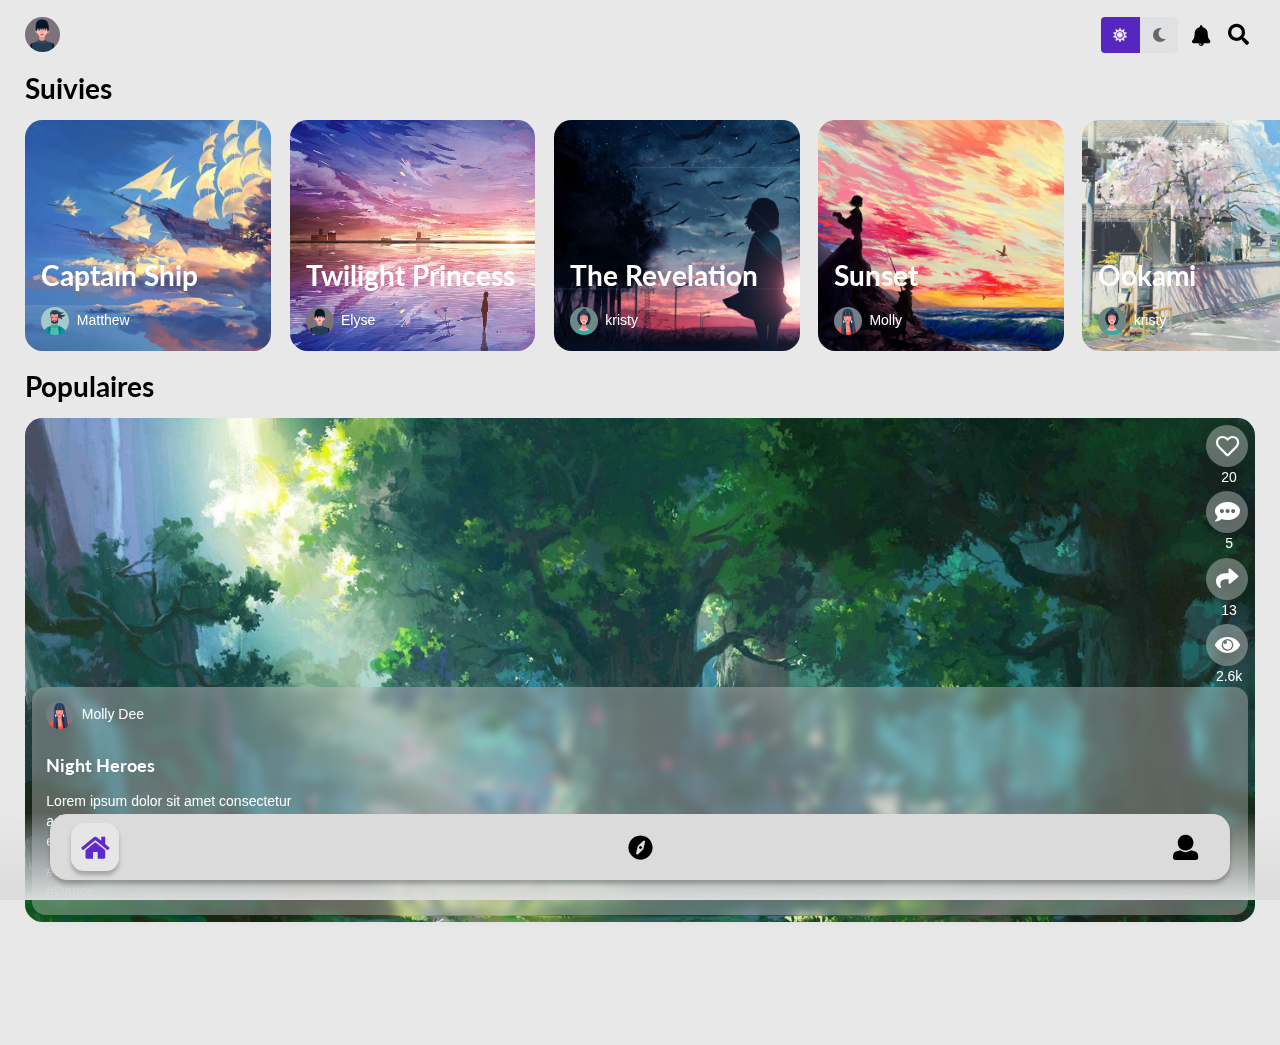
==== commit 281c2f99: "Ajouter de la fenetre modal pour le profile des autres utilisateurs" ====
--- a/v1.0/index.html
+++ b/v1.0/index.html
@@ -39,75 +39,134 @@
     <!-- LES FENETRES MODALS -->
     <div class="ui modal comments_modal_window" id="comments_modal_window">
         <div class="ui minimal comments">
-            <h3 class="ui header">Commentaires <i class="close icon" id="comments_modal_window_close_button"></i></h3>
-            <div class="comment">
-                <a class="avatar">
-                    <img src="assets/avatar/large/matthew.png">
-                </a>
-                <div class="content">
-                    <a class="author">Matt</a>
-                    <div class="metadata">
-                        <span class="date">Aujourd'hui à 17h42</span>
-                    </div>
-                    <div class="text">Tellement artistique ! </div>
-                </div>
-            </div>
-            <div class="comment">
-                <a class="avatar">
-                    <img src="assets/avatar/photo/IMG_2631.JPG">
-                </a>
-                <div class="content">
-                    <a class="author">Elliot Fu</a>
-                    <div class="metadata">
-                        <span class="date">Hier à 12h30</span>
-                    </div>
-                    <div class="text">
-                        <p>C'était très utile pour ma recherche. Merci bien !</p>
-                    </div>
-                </div>
-            </div>
-            <div class="comment">
-                <a class="avatar">
-                    <img src="assets/avatar/photo/IMG_2615.JPG">
-                </a>
-                <div class="content">
-                    <a class="author">Polina</a>
-                    <div class="metadata">
-                        <span class="date">Il y a 7 jours</span>
-                    </div>
-                    <div class="text">C'est super ! Incroyable livre bravo c'est fantastique</div>
-                </div>
-            </div>
-            <div class="comment">
-                <a class="avatar">
-                    <img src="assets/avatar/photo/IMG_2636.JPG">
-                </a>
-                <div class="content">
-                    <a class="author">Eva Rosie</a>
-                    <div class="metadata">
-                        <span class="date">Il y a 5 jours</span>
-                    </div>
-                    <div class="text">joli </div>
-                </div>
-            </div>
-            <div class="comment">
-                <a class="avatar">
-                    <img src="assets/avatar/photo/IMG_2639.JPG">
-                </a>
-                <div class="content">
-                    <a class="author">Joe Henderson</a>
-                    <div class="metadata">
-                        <span class="date">Il y a 5 jours</span>
-                    </div>
-                    <div class="text">C'est super ! Merci mille fois </div>
-                </div>
-            </div>
-            <form class="ui reply form">
-                <div class="field">
-                    <textarea></textarea>
-                </div>
-                <div class="ui blue labeled submit icon button"><i class="icon edit"></i> Ajouter un commentaire </div>
-            </form>
+            <h3 class="ui header">Commentaires (5)<i class="close icon" id="comments_modal_window_close_button"></i></h3>
+            <div class="list">
+                <div class="comment">
+                    <a class="avatar">
+                        <img src="assets/avatar/large/matthew.png">
+                    </a>
+                    <div class="content">
+                        <a class="author">Matt</a>
+                        <div class="metadata">
+                            <span class="date">Aujourd'hui à 17h42</span>
+                        </div>
+                        <div class="text">Tellement artistique ! </div>
+                    </div>
+                </div>
+                <div class="comment">
+                    <a class="avatar">
+                        <img src="assets/avatar/photo/IMG_2631.JPG">
+                    </a>
+                    <div class="content">
+                        <a class="author">Elliot Fu</a>
+                        <div class="metadata">
+                            <span class="date">Hier à 12h30</span>
+                        </div>
+                        <div class="text">
+                            <p>C'était très utile pour ma recherche. Merci bien !</p>
+                        </div>
+                    </div>
+                </div>
+                <div class="comment">
+                    <a class="avatar">
+                        <img src="assets/avatar/photo/IMG_2615.JPG">
+                    </a>
+                    <div class="content">
+                        <a class="author">Polina</a>
+                        <div class="metadata">
+                            <span class="date">Il y a 7 jours</span>
+                        </div>
+                        <div class="text">C'est super ! Incroyable livre bravo c'est fantastique</div>
+                    </div>
+                </div>
+                <div class="comment">
+                    <a class="avatar">
+                        <img src="assets/avatar/photo/IMG_2636.JPG">
+                    </a>
+                    <div class="content">
+                        <a class="author">Eva Rosie</a>
+                        <div class="metadata">
+                            <span class="date">Il y a 5 jours</span>
+                        </div>
+                        <div class="text">joli </div>
+                    </div>
+                </div>
+                <div class="comment">
+                    <a class="avatar">
+                        <img src="assets/avatar/photo/IMG_2639.JPG">
+                    </a>
+                    <div class="content">
+                        <a class="author">Joe Henderson</a>
+                        <div class="metadata">
+                            <span class="date">Il y a 5 jours</span>
+                        </div>
+                        <div class="text">C'est super ! Merci mille fois </div>
+                    </div>
+                </div>
+            </div>
+        </div>
+        <form class="ui reply form">
+            <div class="field">
+                <textarea placeholder="Ecrire un commentaire"></textarea>
+            </div>
+            <div class="ui blue labeled submit icon button"><i class="icon send"></i> Envoyer </div>
+        </form>
+    </div>
+
+    <div class="ui modal other_profile_modal_window" id="other_profile_modal_window">
+        <div class="profile-photo">
+            <div class="functions">
+                <button class="ui circular basic button icon" id="other_profile_modal_window_close_button"><i class="close icon"></i></button>
+            </div>
+            <div class="profile-activity">
+                <div class="followers">
+                    <span class="value">2.5k</span>
+                    <label>Abonnés</label>
+                </div>
+                <div class="following">
+                    <span class="value">134</span>
+                    <label>Abonnements</label>
+                </div>
+                <div class="books-number">
+                    <span class="value">2</span>
+                    <label>livre(s)</label>
+                </div>
+            </div>
+        </div>
+
+        <div class="profile-others">
+            <div class="identification">
+                <div class="text">
+                    <span class="name">Molly Dee</span>
+                    <span class="mail">mollydee@gmail.com</span>
+                </div>
+                <div class="ui vertical animated basic circular button" tabindex="0">
+                    <div class="hidden content">Abonné</div>
+                    <div class="visible content">S'abonner</div>
+                </div>
+            </div>
+
+            <div class="about">
+                <label>A propos</label>
+                <p>Lorem ipsum dolor sit amet consectetur adipisicing elit. Sunt earum esse, eius ex similique odit
+                    impedit blanditiis atque, alias enim dolores iure veritatis ducimus magni at deserunt saepe ad
+                    est.</p>
+            </div>
+
+            <div class="my-books">
+                <label>Mes Oeuvres (2)</label>
+                <div class="list">
+                    <div class="book">
+                        <div class="book-cover"></div>
+                        <h3 class="book-title">Singer Of The Flowers pink</h3>
+                    </div>
+                    <div class="book">
+                        <div class="book-cover"></div>
+                        <h3 class="book-title">Beautiful Sky</h3>
+                    </div>
+                    
+                </div>
+            </div>
         </div>
     </div>
 
@@ -116,9 +175,8 @@
             <div class="ui top left pointing dropdown" id="current-user">
                 <img class="ui avatar image mini" src="assets/avatar/large/elyse.png" />
                 <div class="menu">
-                    <div class="header">Ely Monade</div>
+                    <div class="header" onclick="showPage('profile')">Ely Monade</div>
                     <div class="ui divider"></div>
-                    <div class="item">Voir Votre Page de Profile</div>
                     <div class="item">Publier un Livre</div>
                     <div class="item">Déconnexion</div>
                     <div class="ui divider"></div>
@@ -165,7 +223,7 @@
                     <div class="book">
                         <div class="info">
                             <h1 class="book-title">Captain Ship</h1>
-                            <div class="user">
+                            <div class="book-author button">
                                 <img class="ui avatar image" src="assets/avatar/large/matthew.png" alt="">
                                 <span>Matthew</span>
                             </div>
@@ -174,7 +232,7 @@
                     <div class="book">
                         <div class="info">
                             <h1 class="book-title">Twilight Princess</h1>
-                            <div class="user">
+                            <div class="book-author button">
                                 <img class="ui avatar image" src="assets/avatar/large/elyse.png" alt="">
                                 <span>Elyse</span>
                             </div>
@@ -183,7 +241,7 @@
                     <div class="book">
                         <div class="info">
                             <h1 class="book-title">The Revelation</h1>
-                            <div class="user">
+                            <div class="book-author button">
                                 <img class="ui avatar image" src="assets/avatar/large/kristy.png" alt="">
                                 <span>kristy</span>
                             </div>
@@ -192,7 +250,7 @@
                     <div class="book">
                         <div class="info">
                             <h1 class="book-title">Sunset</h1>
-                            <div class="user">
+                            <div class="book-author button">
                                 <img class="ui avatar image" src="assets/avatar/large/molly.png" alt="">
                                 <span>Molly</span>
                             </div>
@@ -201,7 +259,7 @@
                     <div class="book">
                         <div class="info">
                             <h1 class="book-title">Ookami</h1>
-                            <div class="user">
+                            <div class="book-author button">
                                 <img class="ui avatar image" src="assets/avatar/large/kristy.png" alt="">
                                 <span>kristy</span>
                             </div>
@@ -210,7 +268,7 @@
                     <div class="book">
                         <div class="info">
                             <h1 class="book-title">The Cameras</h1>
-                            <div class="user">
+                            <div class="book-author button">
                                 <img class="ui avatar image" src="assets/avatar/large/matthew.png" alt="">
                                 <span>Matthew</span>
                             </div>
@@ -223,8 +281,8 @@
                 <h1 class="popular-title">Populaires</h1>
                 <div class="book-list">
                     <div class="book">
-                        <aside class="book-infos">
-                            <div class="book-author">
+                        <aside class="book-infos read button">
+                            <div class="book-author button">
                                 <img class="ui avatar image" src="assets/avatar/large/molly.png" alt="">
                                 <span class="name">Molly Dee</span>
                             </div>
@@ -249,13 +307,13 @@
                             </span>
                             <span class="comment button">
                                 <i class="comment alternate icon"></i>
-                                <label>340</label>
+                                <label>5</label>
                             </span>
                             <span class="share">
                                 <i class="share icon"></i>
                                 <label>13</label>
                             </span>
-                            <span class="read">
+                            <span class="read button">
                                 <i class="eye icon"></i>
                                 <label>2.6k</label>
                             </span>
@@ -384,10 +442,6 @@
                         <span class="name">Ely Monade</span>
                         <span class="mail">elimonade@gmail.com</span>
                     </div>
-                    <div class="ui vertical animated basic circular button" tabindex="0">
-                        <div class="hidden content">Abonné</div>
-                        <div class="visible content">S'abonner</div>
-                    </div>
                 </div>
 
                 <div class="about">
@@ -455,7 +509,21 @@
             .modal('setting', 'transition', 'fly up')
             .modal('attach events', '.comment.button', 'show')
             .modal('attach events', '#comments_modal_window_close_button', 'hide')
-        ;
+            ;
+
+        document.querySelector('.comment.button').addEventListener('click', () => {
+            $('.comment.button').transition('jiggle');
+        })
+
+        $('#other_profile_modal_window')
+            .modal('setting', 'transition', 'fly up')
+            .modal('attach events', '.book-author.button', 'show')
+            .modal('attach events', '#other_profile_modal_window_close_button', 'hide')
+            ;
+
+        document.querySelector('.book-author.button').addEventListener('click', () => {
+            $('.book-author.button').transition('pulse');
+        })
     </script>
 </body>
 
--- a/v1.0/css/main.css
+++ b/v1.0/css/main.css
@@ -1,7 +1,7 @@
 * {
     margin: 0;
     padding: 0;
-    
+
     font-family: 'Inter', sans-serif;
 }
 
@@ -16,15 +16,16 @@
     bottom: 0;
     width: 100vw;
     padding: 0 1.81rem 1.44rem 1.81rem;
-    
+
     z-index: 999;
     display: flex;
     align-items: center;
     justify-content: center;
-    
+
     /* border: 1px dashed; */
     background-image: linear-gradient(to bottom, var(--gradient-secondColor), var(--gradient-firstColor));
 }
+
 .nav-menu {
     display: flex;
     align-items: center;
@@ -41,6 +42,7 @@
     box-shadow: 0px 4px 4px 0px rgba(0, 0, 0, 0.25);
     list-style: none;
 }
+
 .nav-menu .nav-menu-item {
     text-align: center;
     display: flex;
@@ -53,17 +55,20 @@
     font-size: 1.8rem;
     cursor: pointer;
 }
+
 .nav-menu .nav-menu-item.active {
     color: var(--highlight);
     border-radius: 0.9375rem;
     background: var(--navbarActiveItem);
     box-shadow: 0px 4px 4px 0px rgba(0, 0, 0, 0.25);
 }
+
 .nav-menu .nav-menu-item i {
     position: relative;
     top: 4px;
     left: 2px;
 }
+
 .nav-menu .nav-menu-item:nth-child(1) {
     padding-left: 0;
 }
@@ -83,18 +88,22 @@
 
     background: var(--background);
 }
+
 #topbar .tools {
     display: flex;
     align-items: center;
     justify-content: space-between;
 }
+
 #topbar .tools .tool-notif {
     margin: 0 10px 0 10px;
 }
+
 #topbar .tools .tool-search {
     display: flex;
     border-radius: 0.5rem;
 }
+
 #topbar .tools .tool-search input {
     transition: width 0.3s;
     border: none;
@@ -120,8 +129,57 @@
     align-items: center;
     justify-content: flex-end;
     margin: 0;
+    width: fit-content;
+
+    cursor: pointer;
 }
 
 #comments_modal_window .comments .header i:hover {
     color: rgb(233, 45, 45);
+}
+
+#comments_modal_window textarea {
+    resize: none;
+}
+
+#comments_modal_window .comments .list {
+    height: 45vh;
+    overflow-y: auto;
+}
+
+
+#other_profile_modal_window {
+    height: 100vh;
+    width: 100vw;
+    border-radius: none;
+    background: var(--background);
+}
+
+#other_profile_modal_window .profile-photo {
+    align-items: flex-start !important;
+    background: url(../assets/avatar/photo/IMG_2636.JPG) no-repeat !important;
+    background-size: cover !important;
+    background-position: 50% !important;
+}
+
+#other_profile_modal_window .profile-others {
+    height: 44.3% !important;
+}
+
+#other_profile_modal_window .profile-others .identification .button {
+    background-color: transparent !important;
+    color: var(--foreground) !important;
+    border: 1px solid var(--foreground) !important;
+}
+
+#other_profile_modal_window .profile-others .my-books .list .book:nth-child(1) .book-cover {
+    background: url(../assets/cover/IMG_0028.JPG) no-repeat;
+    background-size: cover;
+    background-position: 50%;
+}
+
+#other_profile_modal_window .profile-others .my-books .list .book:nth-child(2) .book-cover {
+    background: url(../assets/cover/IMG_0030.JPG) no-repeat;
+    background-size: cover;
+    background-position: 100%;
 }--- a/v1.0/css/home.css
+++ b/v1.0/css/home.css
@@ -161,4 +161,5 @@
     backdrop-filter: blur(5px);
     -webkit-backdrop-filter: blur(5px);
     filter: drop-shadow(0px 4px 4px rgba(0, 0, 0, 0.25));
+    cursor: pointer;
 }
--- a/v1.0/css/profile.css
+++ b/v1.0/css/profile.css
@@ -1,10 +1,12 @@
 
-#profile_page {
-    display: flex;
-    flex-direction: column;
-}
-
-#profile_page .profile-photo {
+#profile_page,
+#other_profile_modal_window {
+    display: flex;
+    flex-direction: column;
+}
+
+#profile_page .profile-photo,
+#other_profile_modal_window .profile-photo {
     position: fixed;
     top: 0;
     display: flex;
@@ -21,14 +23,16 @@
     background-position: 50%;
 }
 
-#profile_page .functions .button {
+#profile_page .functions .button,
+#other_profile_modal_window .functions .button {
     background: transparent !important;
     color: #FFFFFF !important;
     border: 1px solid #FFFFFF !important;
     margin: 1.44rem;
 }
 
-#profile_page .profile-activity {
+#profile_page .profile-activity,
+#other_profile_modal_window .profile-activity {
     display: flex;
     justify-content: space-between;
     width: 100%;
@@ -36,25 +40,29 @@
     /* transform: translateY(-4.5rem); */
 }
 
-#profile_page .profile-activity div {
-    display: flex;
-    flex-direction: column;
-    align-items: center;
-}
-
-#profile_page .profile-activity .value {
+#profile_page .profile-activity div,
+#other_profile_modal_window .profile-activity div {
+    display: flex;
+    flex-direction: column;
+    align-items: center;
+}
+
+#profile_page .profile-activity .value,
+#other_profile_modal_window .profile-activity .value {
     font-size: 1.7rem;
     font-weight: 600;
     color: #FFFFFF;
 }
-#profile_page .profile-activity label {
+#profile_page .profile-activity label,
+#other_profile_modal_window .profile-activity label {
     text-transform: capitalize;
     margin-top: 0.3rem;
 
     color: hsl(0, 0%, 60%);
 }
 
-#profile_page .profile-others {
+#profile_page .profile-others,
+#other_profile_modal_window .profile-others {
     position: absolute;
     bottom: 0;
     width: 100vw;
@@ -67,7 +75,8 @@
 
 }
 
-#profile_page .profile-others .identification {
+#profile_page .profile-others .identification,
+#other_profile_modal_window .profile-others .identification {
     display: flex;
     justify-content: space-between;
     align-items: center;
@@ -76,28 +85,25 @@
     padding-bottom: 0;
 }
 
-#profile_page .profile-others .identification .text {
+#profile_page .profile-others .identification .text,
+#other_profile_modal_window .profile-others .identification .text {
     display: flex;
     flex-direction: column;
     line-height: 1.6rem;
 }
 
-#profile_page .profile-others .identification .text .name {
+#profile_page .profile-others .identification .text .name,
+#other_profile_modal_window .profile-others .identification .text .name {
     font-size: 1.2rem;
     font-weight: 600;
 }
-#profile_page .profile-others .identification .text .mail {
+#profile_page .profile-others .identification .text .mail,
+#other_profile_modal_window .profile-others .identification .text .mail {
     color: hsl(0, 0%, 50%);
 }
 
-#profile_page .profile-others .identification .button {
-    /* display: none; */
-    background-color: transparent !important;
-    color: var(--foreground) !important;
-    border: 1px solid var(--foreground) !important;
-}
-
-#profile_page .profile-others .about {
+#profile_page .profile-others .about,
+#other_profile_modal_window .profile-others .about {
     padding: 1.81rem;
     padding-bottom: 0;
     padding-top: 0;
@@ -105,17 +111,21 @@
 }
 
 #profile_page .profile-others .about label,
-#profile_page .profile-others .my-books label {
+#profile_page .profile-others .my-books label,
+#other_profile_modal_window .profile-others .about label,
+#other_profile_modal_window .profile-others .my-books label {
     font-size: 1.1rem;
     font-weight: 600;
     line-height: 2rem;
 }
-#profile_page .profile-others .about p {
+#profile_page .profile-others .about p,
+#other_profile_modal_window .profile-others .about p {
     font-size: .87rem;
     font-weight: 200;
 }
 
-#profile_page .profile-others .my-books {
+#profile_page .profile-others .my-books,
+#other_profile_modal_window .profile-others .my-books {
     background: var(--profile-othersInfoColor);
 
     padding: 1.81rem;
@@ -124,7 +134,8 @@
     width: 100%;
 }
 
-#profile_page .profile-others .my-books .list {
+#profile_page .profile-others .my-books .list,
+#other_profile_modal_window .profile-others .my-books .list {
     display: grid;
     grid-template-columns: repeat(3, 100px);
     justify-content: center;
@@ -132,7 +143,8 @@
     padding-bottom: 7rem;
     margin-top: .37rem;
 }
-#profile_page .profile-others .my-books .list .book {
+#profile_page .profile-others .my-books .list .book,
+#other_profile_modal_window .profile-others .my-books .list .book {
     display: flex;
     flex-direction: column;
     align-items: center;
@@ -142,7 +154,8 @@
     /* border: 1px dashed; */
 }
 #profile_page .profile-others .my-books .list .book .book-cover, 
-#profile_page .profile-others .my-books .list .add {
+#profile_page .profile-others .my-books .list .add,
+#other_profile_modal_window .profile-others .my-books .list .book .book-cover {
     width: 100%;
     height: 140px;
     flex-shrink: 0;
@@ -212,7 +225,8 @@
 }
 
 
-#profile_page .profile-others .my-books .list .book .book-title {
+#profile_page .profile-others .my-books .list .book .book-title,
+#other_profile_modal_window .profile-others .my-books .list .book .book-title {
     height: 3.2rem;
     overflow: hidden;
     padding: 0;
